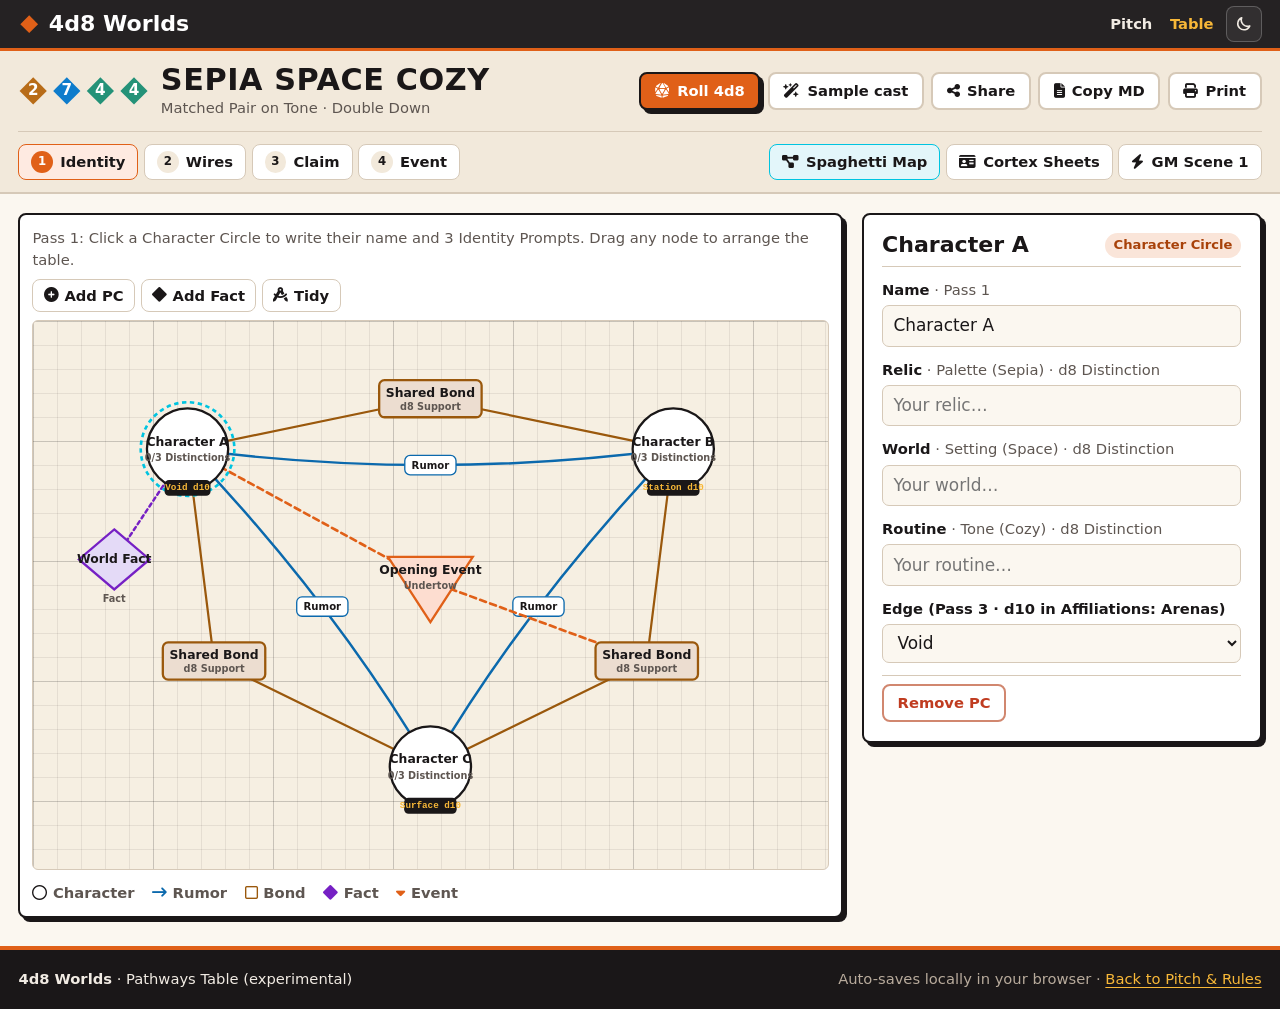
==== site/table.html @ d42e7734 "neon showing off" ====
<!DOCTYPE html>
<html lang="en">
<head>
  <meta charset="utf-8">
  <meta name="viewport" content="width=device-width, initial-scale=1">
  <title>Pathways Table · 4d8 Worlds</title>
  <meta name="description" content="Interactive Session Zero Spaghetti Map and instant House Ruled Cortex character sheet compiler for 4d8 Worlds.">
  <meta name="color-scheme" content="light dark">
  <meta name="theme-color" content="#1a1718">
  <link rel="icon" href="favicon.svg" type="image/svg+xml">
  <script>
    try {
      const t = localStorage.getItem('palette-theme');
      if (t === 'light' || t === 'dark') {
        document.documentElement.dataset.theme = t;
        document.documentElement.style.colorScheme = t;
      }
    } catch {}
  </script>
  <link rel="stylesheet" href="https://cdnjs.cloudflare.com/ajax/libs/font-awesome/6.7.2/css/all.min.css" crossorigin="anonymous" referrerpolicy="no-referrer">
  <link rel="stylesheet" href="table.css?v=1">
  <script src="table.js?v=1" type="module"></script>
</head>
<body>
  <svg class="sprite" aria-hidden="true" focusable="false">
    <symbol id="d8" viewBox="0 0 24 24">
      <polygon points="12,2.5 21.5,12 12,21.5 2.5,12" fill="currentColor"/>
    </symbol>
    <symbol id="icon-sun" viewBox="0 0 24 24">
      <circle cx="12" cy="12" r="4.2" fill="none" stroke="currentColor" stroke-width="2.1"/>
      <path d="M12 2.5v2.2M12 19.3v2.2M4.9 4.9l1.6 1.6M17.5 17.5l1.6 1.6M2.5 12h2.2M19.3 12h2.2M4.9 19.1l1.6-1.6M17.5 6.5l1.6-1.6" fill="none" stroke="currentColor" stroke-width="2.1" stroke-linecap="round"/>
    </symbol>
    <symbol id="icon-moon" viewBox="0 0 24 24">
      <path d="M20.2 14.8A8.5 8.5 0 0 1 9.2 3.8a8.5 8.5 0 1 0 11 11Z" fill="none" stroke="currentColor" stroke-width="2.1" stroke-linecap="round" stroke-linejoin="round"/>
    </symbol>
  </svg>

  <a class="skip-link" href="#main">Skip to table</a>

  <header class="site-header">
    <div class="wrap site-header__inner">
      <a class="brand" id="back-to-pitch" href="index.html">
        <svg class="brand__mark" viewBox="0 0 24 24" aria-hidden="true" focusable="false"><use href="#d8"/></svg>
        <span class="brand__text">4d8 Worlds</span>
      </a>
      <div class="site-header__actions">
        <nav aria-label="Pages">
          <ul class="site-nav">
            <li><a id="nav-pitch" href="index.html">Pitch</a></li>
            <li><a href="table.html" aria-current="page">Table</a></li>
          </ul>
        </nav>
        <button type="button" class="theme-toggle" id="theme-toggle" aria-label="Toggle color theme" title="Toggle color theme">
          <svg class="theme-toggle__sun" viewBox="0 0 24 24" aria-hidden="true" focusable="false"><use href="#icon-sun"/></svg>
          <svg class="theme-toggle__moon" viewBox="0 0 24 24" aria-hidden="true" focusable="false"><use href="#icon-moon"/></svg>
        </button>
      </div>
    </div>
  </header>

  <main id="main">
    <section class="world-bar" aria-label="Active world pitch">
      <div class="wrap world-bar__inner">
        <div class="world-stamp">
          <div class="world-stamp__dice" id="world-dice" aria-hidden="true"></div>
          <div class="world-stamp__text">
            <h1 class="world-stamp__title" id="world-title">Chrome Space Adventure</h1>
            <p class="world-stamp__sub" id="world-undertow">Undertow: Sepia on Palette (Divide)</p>
          </div>
        </div>

        <div class="world-actions">
          <button type="button" class="btn btn--accent" id="btn-roll-world">
            <i class="fa-solid fa-dice-d20" aria-hidden="true"></i>
            <span>Roll 4d8</span>
          </button>
          <button type="button" class="btn" id="btn-sample-cast">
            <i class="fa-solid fa-wand-magic-sparkles" aria-hidden="true"></i>
            <span>Sample cast</span>
          </button>
          <button type="button" class="btn" id="btn-share-table" title="Copy shareable table link">
            <i class="fa-solid fa-share-nodes" aria-hidden="true"></i>
            <span>Share</span>
          </button>
          <button type="button" class="btn" id="btn-export-md" title="Copy cast and map as Markdown">
            <i class="fa-solid fa-file-lines" aria-hidden="true"></i>
            <span>Copy MD</span>
          </button>
          <button type="button" class="btn" id="btn-print" title="Print sheets">
            <i class="fa-solid fa-print" aria-hidden="true"></i>
            <span>Print</span>
          </button>
        </div>
      </div>

      <div class="wrap toolbar">
        <div class="pass-strip" role="tablist" aria-label="Session Zero passes">
          <button type="button" class="pass-btn is-active" role="tab" aria-selected="true" data-pass="1">
            <span class="pass-btn__num">1</span>
            <span>Identity</span>
          </button>
          <button type="button" class="pass-btn" role="tab" aria-selected="false" data-pass="2">
            <span class="pass-btn__num">2</span>
            <span>Wires</span>
          </button>
          <button type="button" class="pass-btn" role="tab" aria-selected="false" data-pass="3">
            <span class="pass-btn__num">3</span>
            <span>Claim</span>
          </button>
          <button type="button" class="pass-btn" role="tab" aria-selected="false" data-pass="4">
            <span class="pass-btn__num">4</span>
            <span>Event</span>
          </button>
        </div>

        <div class="view-switch" role="tablist" aria-label="Table view">
          <button type="button" class="view-btn is-active" role="tab" aria-selected="true" data-view="map">
            <i class="fa-solid fa-diagram-project" aria-hidden="true"></i>
            <span>Spaghetti Map</span>
          </button>
          <button type="button" class="view-btn" role="tab" aria-selected="false" data-view="sheets">
            <i class="fa-solid fa-id-card" aria-hidden="true"></i>
            <span>Cortex Sheets</span>
          </button>
          <button type="button" class="view-btn" role="tab" aria-selected="false" data-view="scene">
            <i class="fa-solid fa-bolt" aria-hidden="true"></i>
            <span>GM Scene 1</span>
          </button>
        </div>
      </div>
    </section>

    <div class="toast" id="table-toast" role="status" aria-live="polite" hidden></div>

    <!-- VIEW 1: INTERACTIVE SPAGHETTI MAP -->
    <section class="workspace wrap" id="view-map" aria-label="Spaghetti Map workspace">
      <div class="canvas-shell">
        <div class="canvas-hud">
          <p class="canvas-hud__hint" id="pass-hint">Pass 1: Click a Character Circle to write their name and 3 Identity Prompts. Drag any node to arrange the table.</p>
          <div class="canvas-hud__tools">
            <button type="button" class="chip-btn" id="btn-add-pc" title="Add character circle">
              <i class="fa-solid fa-circle-plus" aria-hidden="true"></i>
              <span>Add PC</span>
            </button>
            <button type="button" class="chip-btn" id="btn-add-fact" title="Drop a Fact diamond">
              <i class="fa-solid fa-diamond" aria-hidden="true"></i>
              <span>Add Fact</span>
            </button>
            <button type="button" class="chip-btn" id="btn-auto-layout" title="Tidy ring layout">
              <i class="fa-solid fa-compass-drafting" aria-hidden="true"></i>
              <span>Tidy</span>
            </button>
          </div>
        </div>

        <div class="canvas-stage" id="canvas-stage">
          <svg id="map-svg" class="map-svg" viewBox="0 0 900 620" role="application" aria-label="Interactive Pathways Spaghetti Map. Click a node to edit, drag to move.">
            <defs>
              <marker id="arrow-rumor" viewBox="0 0 10 10" refX="8" refY="5" markerWidth="6" markerHeight="6" orient="auto-start-reverse">
                <path d="M 0 1.5 L 9 5 L 0 8.5 z" fill="currentColor"/>
              </marker>
            </defs>
            <g id="layer-wires"></g>
            <g id="layer-nodes"></g>
          </svg>
        </div>

        <div class="canvas-legend" aria-label="Map key">
          <span class="legend-item legend-item--pc"><i class="fa-regular fa-circle" aria-hidden="true"></i> Character</span>
          <span class="legend-item legend-item--rumor"><i class="fa-solid fa-arrow-right-long" aria-hidden="true"></i> Rumor</span>
          <span class="legend-item legend-item--bond"><i class="fa-regular fa-square" aria-hidden="true"></i> Bond</span>
          <span class="legend-item legend-item--fact"><i class="fa-solid fa-diamond" aria-hidden="true"></i> Fact</span>
          <span class="legend-item legend-item--event"><i class="fa-solid fa-caret-down" aria-hidden="true"></i> Event</span>
        </div>
      </div>

      <aside class="inspector" id="inspector" aria-label="Node inspector">
        <div class="inspector__head">
          <h2 class="inspector__title" id="inspector-title">Select a node</h2>
          <span class="inspector__badge" id="inspector-badge">Pass 1</span>
        </div>
        <div class="inspector__body" id="inspector-body"></div>
      </aside>
    </section>

    <!-- VIEW 2: COMPILED CORTEX SHEETS -->
    <section class="sheets-view wrap" id="view-sheets" aria-label="Compiled Cortex Prime sheets" hidden>
      <header class="view-head">
        <div>
          <h2>Compiled Cortex Sheets</h2>
          <p class="muted" id="sheets-summary">Every Pass 1–4 answer snapped onto the 3-Prime-Set baseplate.</p>
        </div>
        <div class="engine-pill" id="sheets-engine-mod"></div>
      </header>
      <div class="sheets-grid" id="sheets-grid"></div>
    </section>

    <!-- VIEW 3: GM SCENE 1 / EVENT & ROMP POOL -->
    <section class="scene-view wrap" id="view-scene" aria-label="GM Scene 1 ignition board" hidden>
      <div class="scene-layout">
        <article class="scene-card" id="scene-event-card">
          <div class="scene-card__head">
            <span class="scene-tag"><i class="fa-solid fa-caret-down" aria-hidden="true"></i> Opening Event</span>
            <h2 id="scene-event-title">Where the Undertow bites</h2>
          </div>
          <p class="scene-card__lead" id="scene-event-desc"></p>
          <div class="scene-wires" id="scene-wires"></div>
          <div class="scene-undertow-box" id="scene-undertow-box"></div>
        </article>

        <article class="scene-card pool-card" aria-labelledby="pool-heading">
          <div class="scene-card__head">
            <span class="scene-tag scene-tag--cyan"><i class="fa-solid fa-dice" aria-hidden="true"></i> Interactive Table Pool</span>
            <h2 id="pool-heading">Romp &amp; Doom Pool</h2>
          </div>
          <p class="muted">Click any die to step it down (<code>d12 → d10 → d8 → d6 → d4 → gone</code>). Right-click or use Step Up to escalate.</p>

          <div class="pool-tray" id="pool-tray" role="group" aria-label="Active opposition dice"></div>

          <div class="pool-controls">
            <button type="button" class="btn btn--accent" id="btn-roll-pool">
              <i class="fa-solid fa-dice-d6" aria-hidden="true"></i>
              <span>Roll pool</span>
            </button>
            <button type="button" class="btn" id="btn-add-die">
              <i class="fa-solid fa-plus" aria-hidden="true"></i>
              <span>Add d8</span>
            </button>
            <button type="button" class="btn" id="btn-preset-romp">4d8 Romp</button>
            <button type="button" class="btn" id="btn-preset-doom">Doom Pool</button>
          </div>

          <output class="pool-roll-out" id="pool-roll-out" aria-live="polite"></output>
        </article>
      </div>
    </section>
  </main>

  <footer class="site-footer">
    <div class="wrap site-footer__inner">
      <p><strong>4d8 Worlds</strong> · Pathways Table (experimental)</p>
      <p class="muted">Auto-saves locally in your browser · <a href="index.html">Back to Pitch &amp; Rules</a></p>
    </div>
  </footer>
</body>
</html>
---- site/table.css ----
/* 4d8 Worlds — Pathways Table (experimental interactive Session Zero & Cortex compiler)
   Layered CSS matching site/styles.css tokens, light-dark() theming, and zero-image craft. */

@layer reset, tokens, base, layout, components, state, utilities;

/* ------------------------------------------------------------------ reset */
@layer reset {
  *, *::before, *::after { box-sizing: border-box; }
  * { margin: 0; }
  html { -webkit-text-size-adjust: none; text-size-adjust: none; }
  img, svg { display: block; max-inline-size: 100%; }
  input, button, select, textarea { font: inherit; color: inherit; }
  [hidden] { display: none !important; }
}

/* ------------------------------------------------------------------ tokens */
@layer tokens {
  :root {
    color-scheme: light dark;

    --obsidian: #1a1718;
    --vermilion: #e06018;
    --vermilion-ink: light-dark(#a8420a, #ff9a5c);
    --gold: #f8b838;
    --gold-ink: light-dark(#8a4f00, #ffd277);
    --midnight: #0f1524;
    --cyan: #00c4e0;
    --cyan-ink: light-dark(#006f88, #5fe3f5);
    --magenta: #e81e74;
    --magenta-ink: light-dark(#b00e54, #ff7cb3);

    /* Dial spectrum (1..8 synced with site/styles.css) */
    --d1: #8b2ce2; --d2: #b86c18; --d3: #e61973; --d4: #249278;
    --d5: #f4ae1e; --d6: #2a3456; --d7: #0e7ccc; --d8: #c03c20;

    --pitch-p: var(--d7);
    --pitch-s: var(--d7);
    --pitch-t: var(--d7);
    --pitch-u: var(--d2);

    /* Drafting mat surfaces */
    --bg: light-dark(#fbf7f0, #131112);
    --bg-alt: light-dark(#f2e9db, #1b1819);
    --surface: light-dark(#ffffff, #201d1e);
    --mat-bg: light-dark(#f6efe2, #151316);
    --mat-grid: light-dark(rgba(26, 23, 24, 0.08), rgba(241, 235, 227, 0.07));
    --mat-grid-major: light-dark(rgba(26, 23, 24, 0.14), rgba(241, 235, 227, 0.12));
    --ink: light-dark(#1a1718, #f1ebe3);
    --muted: light-dark(#5e5651, #b3aaa1);
    --border: light-dark(#d6c9b8, #3a3432);
    --shadow: light-dark(#1a1718, #000000);

    /* Pathways geometry colors */
    --wire-rumor: light-dark(#0b69ad, #4db6ff);
    --wire-bond: light-dark(#9a580c, #f8b838);
    --wire-fact: light-dark(#7620c4, #c58cff);
    --wire-event: #e06018;

    --font-display: "Bahnschrift", "DIN Alternate", "Franklin Gothic Medium", "Arial Narrow", system-ui, sans-serif;
    --font-body: "Segoe UI Variable Text", "Segoe UI", system-ui, -apple-system, Roboto, sans-serif;
    --font-mono: "Cascadia Code", "Cascadia Mono", ui-monospace, Consolas, monospace;

    --step--1: clamp(0.84rem, 0.8rem + 0.15vw, 0.92rem);
    --step-0: clamp(0.98rem, 0.95rem + 0.15vw, 1.06rem);
    --step-1: clamp(1.18rem, 1.08rem + 0.4vw, 1.38rem);
    --step-2: clamp(1.45rem, 1.25rem + 0.8vw, 1.9rem);

    --space-xs: 0.5rem;
    --space-s: 0.75rem;
    --space-m: 1.15rem;
    --space-l: 1.75rem;

    --radius: 0.5rem;
    --offset: 0.25rem;
    --wrap: 82rem;
    --diecon-d8: polygon(50% 4%, 96% 50%, 50% 96%, 4% 50%);
  }

  [data-d="1"] { --dial: var(--d1); }
  [data-d="2"] { --dial: var(--d2); }
  [data-d="3"] { --dial: var(--d3); }
  [data-d="4"] { --dial: var(--d4); }
  [data-d="5"] { --dial: var(--d5); }
  [data-d="6"] { --dial: var(--d6); }
  [data-d="7"] { --dial: var(--d7); }
  [data-d="8"] { --dial: var(--d8); }
}

/* ------------------------------------------------------------------ base */
@layer base {
  body {
    min-block-size: 100dvh;
    display: flex;
    flex-direction: column;
    overflow-x: clip;
    background: var(--bg);
    color: var(--ink);
    font-family: var(--font-body);
    font-size: var(--step-0);
    line-height: 1.5;
  }
  main { flex: 1; }
  h1, h2, h3, h4 {
    font-family: var(--font-display);
    line-height: 1.12;
  }
  a { color: var(--vermilion-ink); text-underline-offset: 0.18em; }
  code {
    font-family: var(--font-mono);
    font-size: 0.88em;
    font-weight: 700;
    padding: 0.05em 0.35em;
    border-radius: 0.3em;
    background: color-mix(in oklab, var(--gold) 20%, transparent);
    color: var(--vermilion-ink);
  }
  :focus-visible {
    outline: 3px solid var(--cyan);
    outline-offset: 2px;
  }
  @media (prefers-reduced-motion: reduce) {
    *, *::before, *::after { animation-duration: 0.01ms !important; transition-duration: 0.01ms !important; }
  }
}

/* ------------------------------------------------------------------ layout */
@layer layout {
  .wrap {
    inline-size: min(100% - 2 * clamp(0.75rem, 3vw, var(--space-m)), var(--wrap));
    margin-inline: auto;
  }

  .workspace {
    display: grid;
    grid-template-columns: minmax(0, 1fr);
    gap: var(--space-m);
    padding-block: var(--space-m) var(--space-l);
    align-items: start;
  }
  @media (width >= 64rem) {
    .workspace {
      grid-template-columns: minmax(0, 1.65fr) minmax(20rem, 25rem);
    }
  }

  .sheets-view,
  .scene-view {
    padding-block: var(--space-m) var(--space-l);
  }

  .sheets-grid {
    display: grid;
    grid-template-columns: repeat(auto-fit, minmax(min(100%, 22rem), 1fr));
    gap: var(--space-m);
    margin-block-start: var(--space-m);
  }

  .scene-layout {
    display: grid;
    grid-template-columns: minmax(0, 1fr);
    gap: var(--space-m);
    align-items: start;
  }
  @media (width >= 56rem) {
    .scene-layout {
      grid-template-columns: minmax(0, 1.15fr) minmax(0, 1fr);
    }
  }
}

/* ------------------------------------------------------------------ components */
@layer components {
  .sprite { position: absolute; inline-size: 0; block-size: 0; overflow: hidden; }
  .skip-link {
    position: absolute;
    inset-inline-start: var(--space-s);
    inset-block-start: -10rem;
    z-index: 100;
    padding: var(--space-xs) var(--space-s);
    background: var(--gold);
    color: var(--obsidian);
    font-weight: 700;
  }
  .skip-link:focus { inset-block-start: var(--space-s); }

  /* Header */
  .site-header {
    position: sticky;
    inset-block-start: 0;
    z-index: 50;
    background: color-mix(in oklab, var(--obsidian) 95%, transparent);
    backdrop-filter: blur(8px);
    border-block-end: 3px solid var(--vermilion);
    color: #fff;
  }
  .site-header__inner {
    display: flex;
    align-items: center;
    justify-content: space-between;
    gap: var(--space-m);
    padding-block: 0.25rem;
  }
  .brand {
    display: inline-flex;
    align-items: center;
    gap: 0.5rem;
    color: #fff;
    font-family: var(--font-display);
    font-weight: 700;
    font-size: var(--step-1);
    text-decoration: none;
  }
  .brand__mark { inline-size: 1.4rem; flex: none; color: var(--vermilion); }
  @media (width < 32rem) {
    .brand__text { display: none; }
  }
  .site-header__actions { display: inline-flex; align-items: center; gap: var(--space-s); }
  .site-nav {
    display: flex;
    gap: 1.1rem;
    padding: 0;
    list-style: none;
    font-family: var(--font-display);
    font-size: var(--step--1);
  }
  .site-nav a {
    display: inline-flex;
    align-items: center;
    min-block-size: 2.5rem;
    color: #f1ebe3;
    text-decoration: none;
    font-weight: 600;
  }
  .site-nav a[aria-current="page"] { color: var(--gold); }
  .site-nav a:hover { color: var(--gold); text-decoration: underline; }

  .theme-toggle {
    display: inline-grid;
    place-items: center;
    inline-size: 2.25rem;
    block-size: 2.25rem;
    padding: 0;
    border-radius: var(--radius);
    border: 1px solid rgba(255, 255, 255, 0.22);
    background: rgba(255, 255, 255, 0.06);
    color: #f1ebe3;
    cursor: pointer;
  }
  .theme-toggle:hover { border-color: var(--gold); color: var(--gold); }
  .theme-toggle svg { inline-size: 1.1rem; block-size: 1.1rem; }
  .theme-toggle__sun { display: none; }
  .theme-toggle__moon { display: block; }
  @media (prefers-color-scheme: dark) {
    :root:not([data-theme="light"]) .theme-toggle__sun { display: block; }
    :root:not([data-theme="light"]) .theme-toggle__moon { display: none; }
  }
  :root[data-theme="dark"] .theme-toggle__sun { display: block; }
  :root[data-theme="dark"] .theme-toggle__moon { display: none; }
  :root[data-theme="light"] .theme-toggle__sun { display: none; }
  :root[data-theme="light"] .theme-toggle__moon { display: block; }

  /* World ribbon */
  .world-bar {
    background: var(--bg-alt);
    border-block-end: 2px solid var(--border);
    padding-block: var(--space-s);
  }
  .world-bar__inner {
    display: flex;
    flex-wrap: wrap;
    align-items: center;
    justify-content: space-between;
    gap: var(--space-s) var(--space-m);
  }
  .world-stamp {
    display: flex;
    flex-wrap: wrap;
    align-items: center;
    gap: 0.45rem var(--space-s);
    min-inline-size: 0;
  }
  .world-stamp__dice {
    display: inline-flex;
    gap: 0.25rem;
    flex: none;
  }
  .mini-die {
    display: grid;
    place-items: center;
    inline-size: 1.85rem;
    aspect-ratio: 1;
    background: var(--dial);
    color: #fff;
    font: 700 0.95rem/1 var(--font-display);
    clip-path: var(--diecon-d8);
  }
  .mini-die[data-d="5"] { color: var(--obsidian); }
  .world-stamp__title {
    font-size: var(--step-2);
    text-transform: uppercase;
    letter-spacing: 0.02em;
  }
  .world-stamp__sub {
    font-size: var(--step--1);
    color: var(--muted);
  }
  .world-actions {
    display: flex;
    flex-wrap: wrap;
    gap: 0.45rem;
  }

  /* Buttons */
  .btn {
    display: inline-flex;
    align-items: center;
    gap: 0.45rem;
    min-block-size: 2.35rem;
    padding: 0.4rem 0.85rem;
    border-radius: var(--radius);
    border: 2px solid var(--border);
    background: var(--surface);
    color: var(--ink);
    font-family: var(--font-display);
    font-weight: 700;
    font-size: var(--step--1);
    cursor: pointer;
    transition: border-color 120ms, transform 120ms, box-shadow 120ms;
  }
  .btn:hover { border-color: var(--ink); transform: translateY(-1px); }
  .btn:active { transform: translateY(1px); }
  .btn--accent {
    background: var(--vermilion);
    border-color: var(--obsidian);
    color: #fff;
    box-shadow: var(--offset) var(--offset) 0 var(--shadow);
  }
  .btn--accent:hover { border-color: var(--obsidian); }
  .btn--danger { color: var(--d8); border-color: color-mix(in oklab, var(--d8) 50%, var(--border)); }
  .btn--danger:hover { border-color: var(--d8); }

  .chip-btn {
    display: inline-flex;
    align-items: center;
    gap: 0.35rem;
    padding: 0.3rem 0.65rem;
    border-radius: var(--radius);
    border: 1.5px solid var(--border);
    background: var(--surface);
    font-family: var(--font-display);
    font-size: var(--step--1);
    font-weight: 600;
    cursor: pointer;
  }
  .chip-btn:hover { border-color: var(--vermilion); color: var(--vermilion-ink); }

  /* Toolbar (Passes + View switcher) */
  .toolbar {
    display: flex;
    flex-wrap: wrap;
    align-items: center;
    justify-content: space-between;
    gap: var(--space-s);
    margin-block-start: var(--space-s);
    padding-block-start: var(--space-s);
    border-block-start: 1px solid var(--border);
  }
  .pass-strip,
  .view-switch {
    display: inline-flex;
    flex-wrap: wrap;
    gap: 0.35rem;
  }
  .pass-btn,
  .view-btn {
    display: inline-flex;
    align-items: center;
    gap: 0.45rem;
    padding: 0.38rem 0.75rem;
    border-radius: var(--radius);
    border: 1.5px solid var(--border);
    background: var(--surface);
    font-family: var(--font-display);
    font-weight: 700;
    font-size: var(--step--1);
    cursor: pointer;
  }
  .pass-btn__num {
    display: grid;
    place-items: center;
    inline-size: 1.35rem;
    block-size: 1.35rem;
    border-radius: 999px;
    background: var(--bg-alt);
    font-size: 0.8em;
  }
  .pass-btn.is-active {
    border-color: var(--vermilion);
    background: color-mix(in oklab, var(--vermilion) 14%, var(--surface));
  }
  .pass-btn.is-active .pass-btn__num {
    background: var(--vermilion);
    color: #fff;
  }
  .view-btn.is-active {
    border-color: var(--cyan);
    background: color-mix(in oklab, var(--cyan) 16%, var(--surface));
    color: var(--ink);
  }

  /* Toast */
  .toast {
    position: fixed;
    inset-inline-end: var(--space-m);
    inset-block-end: var(--space-m);
    z-index: 90;
    padding: 0.55rem 1rem;
    border-radius: var(--radius);
    background: var(--obsidian);
    border: 2px solid var(--gold);
    color: #fff;
    font-family: var(--font-display);
    font-weight: 700;
    box-shadow: 0.3rem 0.3rem 0 rgba(0, 0, 0, 0.35);
  }

  /* Canvas Shell & Drafting Mat */
  .canvas-shell {
    min-inline-size: 0;
    display: grid;
    gap: 0.5rem;
    border: 2px solid var(--ink);
    border-radius: var(--radius);
    background: var(--surface);
    padding: var(--space-s);
    box-shadow: var(--offset) var(--offset) 0 var(--shadow);
  }
  .canvas-hud {
    display: flex;
    flex-wrap: wrap;
    align-items: center;
    justify-content: space-between;
    gap: 0.5rem;
  }
  .canvas-hud__hint {
    font-size: var(--step--1);
    color: var(--muted);
  }
  .canvas-hud__tools {
    display: inline-flex;
    flex-wrap: wrap;
    gap: 0.35rem;
  }
  .canvas-stage {
    position: relative;
    border-radius: calc(var(--radius) - 2px);
    border: 1.5px solid var(--border);
    background-color: var(--mat-bg);
    background-image:
      linear-gradient(to right, var(--mat-grid) 1px, transparent 1px),
      linear-gradient(to bottom, var(--mat-grid) 1px, transparent 1px),
      linear-gradient(to right, var(--mat-grid-major) 1px, transparent 1px),
      linear-gradient(to bottom, var(--mat-grid-major) 1px, transparent 1px);
    background-size: 24px 24px, 24px 24px, 120px 120px, 120px 120px;
    overflow: hidden;
    touch-action: none;
  }
  .map-svg {
    inline-size: 100%;
    block-size: auto;
    aspect-ratio: 900 / 620;
    display: block;
    user-select: none;
  }

  /* SVG Wires */
  .wire-path {
    fill: none;
    stroke-width: 2.8;
    stroke-linecap: round;
    transition: stroke-opacity 150ms;
  }
  .wire--rumor { stroke: var(--wire-rumor); color: var(--wire-rumor); cursor: pointer; }
  .wire--bond { stroke: var(--wire-bond); stroke-width: 2.5; }
  .wire--fact { stroke: var(--wire-fact); stroke-dasharray: 4 4; }
  .wire--event { stroke: var(--wire-event); stroke-width: 3; stroke-dasharray: 7 5; }
  @media (prefers-reduced-motion: no-preference) {
    .wire--event { animation: march 1.3s linear infinite; }
  }
  @keyframes march { to { stroke-dashoffset: -24; } }

  .wire-pill {
    cursor: pointer;
  }
  .wire-pill rect {
    fill: var(--surface);
    stroke: var(--wire-rumor);
    stroke-width: 1.5;
    rx: 6;
  }
  .wire-pill text {
    fill: var(--ink);
    font: 600 11.5px var(--font-body);
    text-anchor: middle;
    dominant-baseline: central;
  }
  .wire-pill.is-selected rect {
    stroke-width: 2.6;
    fill: color-mix(in oklab, var(--wire-rumor) 15%, var(--surface));
  }

  /* SVG Nodes */
  .map-node { cursor: grab; }
  .map-node.is-dragging { cursor: grabbing; }
  .map-node .node-shape {
    stroke-width: 2.6;
    transition: filter 140ms, stroke-width 140ms;
  }
  .map-node:hover .node-shape { stroke-width: 3.4; }
  .map-node.is-selected .node-ring {
    fill: none;
    stroke: var(--cyan);
    stroke-width: 3;
    stroke-dasharray: 5 4;
  }
  .node--pc .node-shape {
    fill: var(--surface);
    stroke: var(--ink);
  }
  .node--bond .node-shape {
    fill: color-mix(in oklab, var(--wire-bond) 20%, var(--surface));
    stroke: var(--wire-bond);
  }
  .node--fact .node-shape {
    fill: color-mix(in oklab, var(--wire-fact) 18%, var(--surface));
    stroke: var(--wire-fact);
  }
  .node--event .node-shape {
    fill: color-mix(in oklab, var(--wire-event) 22%, var(--surface));
    stroke: var(--wire-event);
  }
  .node-label {
    fill: var(--ink);
    font: 700 14px var(--font-display);
    text-anchor: middle;
    pointer-events: none;
  }
  .node-sub {
    fill: var(--muted);
    font: 600 11px var(--font-body);
    text-anchor: middle;
    pointer-events: none;
  }
  .node-edge-pill rect {
    fill: var(--obsidian);
    rx: 5;
  }
  .node-edge-pill text {
    fill: var(--gold);
    font: 700 10.5px var(--font-mono);
    text-anchor: middle;
    dominant-baseline: central;
    pointer-events: none;
  }

  .canvas-legend {
    display: flex;
    flex-wrap: wrap;
    gap: 0.45rem 1.1rem;
    padding-block-start: 0.25rem;
    font-size: var(--step--1);
    color: var(--muted);
  }
  .legend-item { display: inline-flex; align-items: center; gap: 0.35rem; font-weight: 600; }
  .legend-item--pc i { color: var(--ink); }
  .legend-item--rumor i { color: var(--wire-rumor); }
  .legend-item--bond i { color: var(--wire-bond); }
  .legend-item--fact i { color: var(--wire-fact); }
  .legend-item--event i { color: var(--wire-event); }

  /* Inspector Panel */
  .inspector {
    min-inline-size: 0;
    border: 2px solid var(--ink);
    border-radius: var(--radius);
    background: var(--surface);
    padding: var(--space-m);
    box-shadow: var(--offset) var(--offset) 0 var(--shadow);
    display: grid;
    gap: var(--space-s);
  }
  .inspector__head {
    display: flex;
    align-items: center;
    justify-content: space-between;
    gap: var(--space-xs);
    padding-block-end: var(--space-xs);
    border-block-end: 1.5px solid var(--border);
  }
  .inspector__title { font-size: var(--step-1); }
  .inspector__badge {
    padding: 0.15rem 0.55rem;
    border-radius: 999px;
    background: color-mix(in oklab, var(--vermilion) 16%, transparent);
    color: var(--vermilion-ink);
    font-family: var(--font-display);
    font-size: 0.82rem;
    font-weight: 700;
  }
  .inspector__body {
    display: grid;
    gap: var(--space-s);
  }

  .field { display: grid; gap: 0.25rem; }
  .field label {
    font-family: var(--font-display);
    font-weight: 700;
    font-size: var(--step--1);
    color: var(--ink);
  }
  .field__hint { font-weight: 400; color: var(--muted); font-family: var(--font-body); }
  .field input,
  .field textarea,
  .field select {
    inline-size: 100%;
    padding: 0.45rem 0.65rem;
    border-radius: calc(var(--radius) - 1px);
    border: 1.5px solid var(--border);
    background: var(--bg);
    color: var(--ink);
  }
  .field input:focus,
  .field textarea:focus,
  .field select:focus {
    outline: none;
    border-color: var(--cyan);
  }
  .field textarea { resize: vertical; min-block-size: 3.6rem; }

  .toggle-list {
    display: flex;
    flex-wrap: wrap;
    gap: 0.35rem;
  }
  .toggle-chip {
    padding: 0.3rem 0.6rem;
    border-radius: var(--radius);
    border: 1.5px solid var(--border);
    background: var(--bg);
    font-family: var(--font-display);
    font-size: var(--step--1);
    font-weight: 600;
    cursor: pointer;
  }
  .toggle-chip.is-wired {
    border-color: var(--vermilion);
    background: color-mix(in oklab, var(--vermilion) 18%, var(--surface));
    color: var(--ink);
  }
  .inspector__actions {
    display: flex;
    flex-wrap: wrap;
    gap: 0.45rem;
    padding-block-start: var(--space-xs);
    border-block-start: 1px solid var(--border);
  }

  /* Compiled Cortex Sheets */
  .view-head {
    display: flex;
    flex-wrap: wrap;
    align-items: center;
    justify-content: space-between;
    gap: var(--space-s);
  }
  .engine-pill {
    padding: 0.45rem 0.85rem;
    border-radius: var(--radius);
    border: 2px solid var(--cyan);
    background: var(--midnight);
    color: #fff;
    font-size: var(--step--1);
    max-inline-size: 34rem;
  }
  .engine-pill strong { color: var(--cyan); }

  .cortex-sheet {
    display: grid;
    align-content: start;
    gap: var(--space-s);
    padding: var(--space-m);
    border: 2px solid var(--ink);
    border-radius: var(--radius);
    background: var(--surface);
    box-shadow: 0.35rem 0.35rem 0 var(--magenta);
  }
  .cortex-sheet__head {
    display: flex;
    align-items: baseline;
    justify-content: space-between;
    gap: var(--space-xs);
    padding-block-end: var(--space-xs);
    border-block-end: 2px solid var(--border);
  }
  .cortex-sheet__name { font-size: var(--step-2); }
  .cortex-sheet__pp {
    font-family: var(--font-mono);
    font-size: var(--step--1);
    font-weight: 700;
    padding: 0.15rem 0.5rem;
    border-radius: var(--radius);
    background: var(--midnight);
    color: var(--gold);
  }
  .trait-block {
    display: grid;
    gap: 0.35rem;
  }
  .trait-block h4 {
    font-size: var(--step--1);
    color: var(--magenta-ink);
    display: flex;
    justify-content: space-between;
  }
  .trait-block--cyan h4 { color: var(--cyan-ink); }
  .trait-block--gold h4 { color: var(--gold-ink); }

  .trait-list {
    display: grid;
    gap: 0.3rem;
    padding: 0;
    list-style: none;
  }
  .trait-item {
    display: flex;
    align-items: baseline;
    justify-content: space-between;
    gap: 0.5rem;
    padding: 0.35rem 0.55rem;
    border-radius: calc(var(--radius) - 2px);
    background: var(--bg);
    border: 1px solid var(--border);
    font-size: var(--step--1);
  }
  .trait-item.is-top {
    border-color: var(--cyan);
    background: color-mix(in oklab, var(--cyan) 10%, var(--bg));
  }
  .trait-die {
    font-family: var(--font-mono);
    font-weight: 700;
    font-size: 0.85em;
    color: var(--vermilion-ink);
    flex: none;
  }
  .trait-item.is-top .trait-die { color: var(--cyan-ink); }

  /* GM Scene 1 & Interactive Pool */
  .scene-card {
    display: grid;
    gap: var(--space-s);
    padding: var(--space-l);
    border: 2px solid var(--ink);
    border-radius: var(--radius);
    background: var(--surface);
    box-shadow: 0.35rem 0.35rem 0 var(--vermilion);
  }
  .pool-card { box-shadow: 0.35rem 0.35rem 0 var(--cyan); }
  .scene-card__head { display: grid; gap: 0.25rem; }
  .scene-tag {
    display: inline-flex;
    align-items: center;
    gap: 0.35rem;
    font-family: var(--font-display);
    font-weight: 700;
    font-size: var(--step--1);
    color: var(--vermilion-ink);
  }
  .scene-tag--cyan { color: var(--cyan-ink); }
  .scene-card__lead { font-size: var(--step-1); }

  .scene-wires {
    display: flex;
    flex-wrap: wrap;
    gap: 0.4rem;
  }
  .scene-wire-tag {
    padding: 0.25rem 0.6rem;
    border-radius: var(--radius);
    border: 1.5px solid var(--vermilion);
    background: color-mix(in oklab, var(--vermilion) 12%, var(--bg));
    font-family: var(--font-display);
    font-weight: 700;
    font-size: var(--step--1);
  }
  .scene-undertow-box {
    padding: var(--space-s) var(--space-m);
    border-radius: var(--radius);
    background: var(--midnight);
    color: #fff;
    border: 1.5px solid var(--gold);
    font-size: var(--step--1);
  }
  .scene-undertow-box strong { color: var(--gold); }

  .pool-tray {
    display: flex;
    flex-wrap: wrap;
    gap: 0.65rem;
    min-block-size: 4.5rem;
    padding: var(--space-s);
    border-radius: var(--radius);
    background: var(--bg-alt);
    border: 1.5px dashed var(--border);
    align-items: center;
  }
  .pool-die {
    display: grid;
    place-items: center;
    inline-size: 3.6rem;
    block-size: 3.6rem;
    border: 2px solid var(--ink);
    border-radius: var(--radius);
    background: var(--surface);
    font-family: var(--font-mono);
    font-weight: 700;
    font-size: 1.05rem;
    cursor: pointer;
    box-shadow: 0.2rem 0.2rem 0 var(--shadow);
    transition: transform 120ms, background-color 120ms;
  }
  .pool-die:hover { transform: translateY(-2px); border-color: var(--cyan); }
  .pool-die[data-sides="12"] { background: color-mix(in oklab, var(--magenta) 22%, var(--surface)); }
  .pool-die[data-sides="10"] { background: color-mix(in oklab, var(--vermilion) 20%, var(--surface)); }
  .pool-die[data-sides="8"]  { background: color-mix(in oklab, var(--cyan) 18%, var(--surface)); }
  .pool-die[data-sides="6"]  { background: color-mix(in oklab, var(--gold) 22%, var(--surface)); }
  .pool-die[data-sides="4"]  { opacity: 0.78; }

  .pool-controls {
    display: flex;
    flex-wrap: wrap;
    gap: 0.45rem;
  }
  .pool-roll-out {
    display: block;
    min-block-size: 2rem;
    font-family: var(--font-mono);
    font-size: var(--step--1);
    color: var(--ink);
  }

  /* Footer */
  .site-footer {
    padding-block: var(--space-m);
    background: var(--obsidian);
    color: #f1ebe3;
    border-block-start: 0.3rem solid var(--vermilion);
    --muted: #b8ab9c;
  }
  .site-footer__inner {
    display: flex;
    flex-wrap: wrap;
    justify-content: space-between;
    gap: var(--space-xs) var(--space-l);
    font-size: var(--step--1);
  }
  .site-footer a { color: var(--gold); }
}

/* ------------------------------------------------------------------ utilities */
@layer utilities {
  .muted { color: var(--muted); }
}

/* ------------------------------------------------------------------ print */
@media print {
  .site-header,
  .world-actions,
  .toolbar,
  .inspector,
  .canvas-hud__tools,
  .site-footer,
  .toast {
    display: none !important;
  }
  body { background: #fff; color: #000; }
  .cortex-sheet,
  .scene-card,
  .canvas-shell {
    box-shadow: none;
    break-inside: avoid;
  }
}
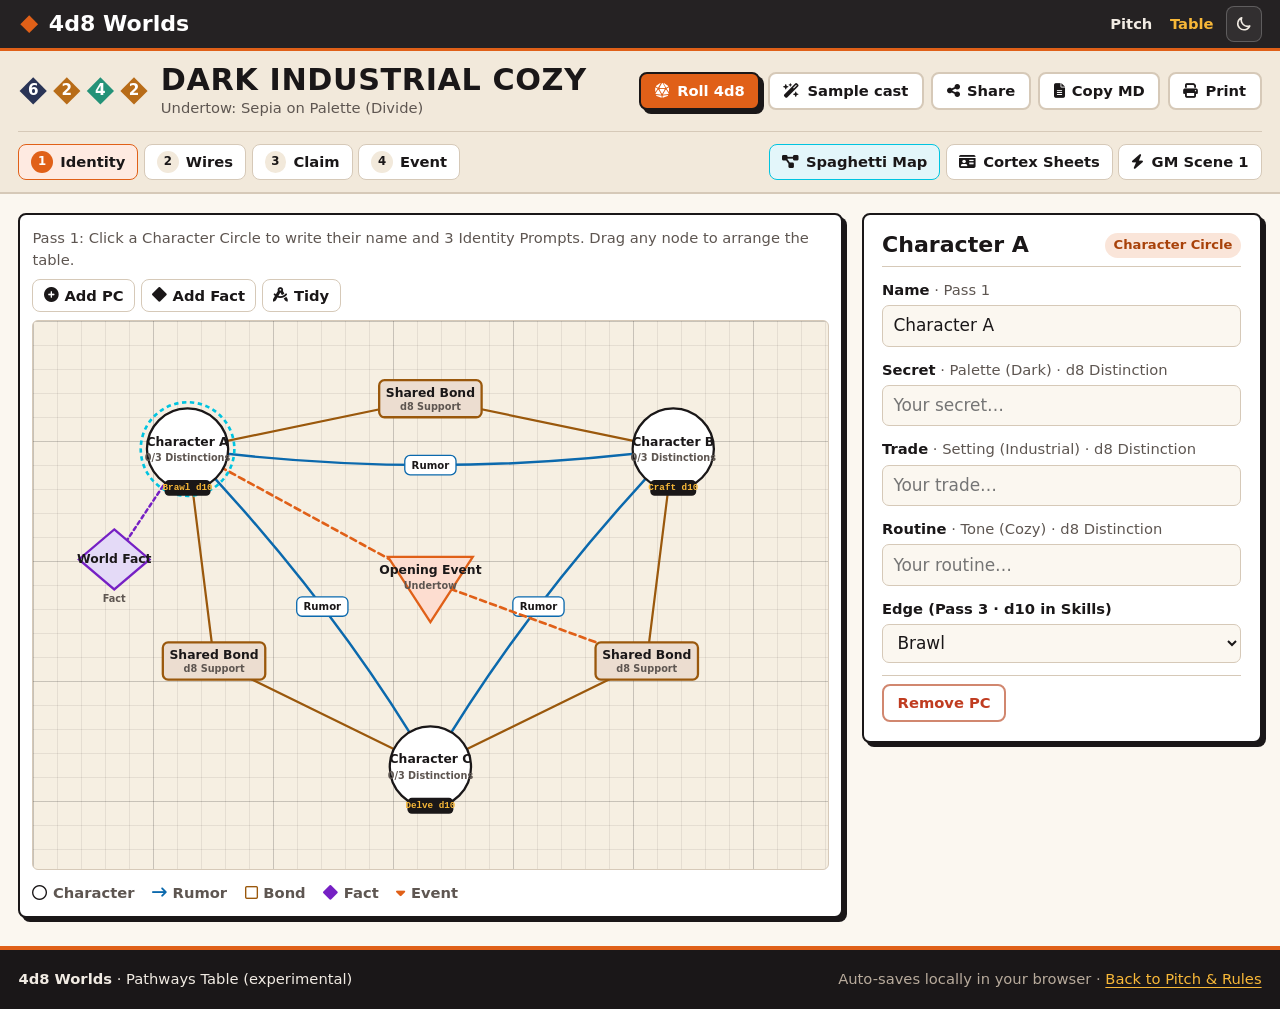
==== commit cbf2b969: "neon fixes build" ====
--- a/site/table.html
+++ b/site/table.html
@@ -165,7 +165,7 @@
           </svg>
         </div>
 
-        <div class="canvas-legend" aria-label="Map key">
+        <div class="canvas-legend" role="group" aria-label="Map key">
           <span class="legend-item legend-item--pc"><i class="fa-regular fa-circle" aria-hidden="true"></i> Character</span>
           <span class="legend-item legend-item--rumor"><i class="fa-solid fa-arrow-right-long" aria-hidden="true"></i> Rumor</span>
           <span class="legend-item legend-item--bond"><i class="fa-regular fa-square" aria-hidden="true"></i> Bond</span>
